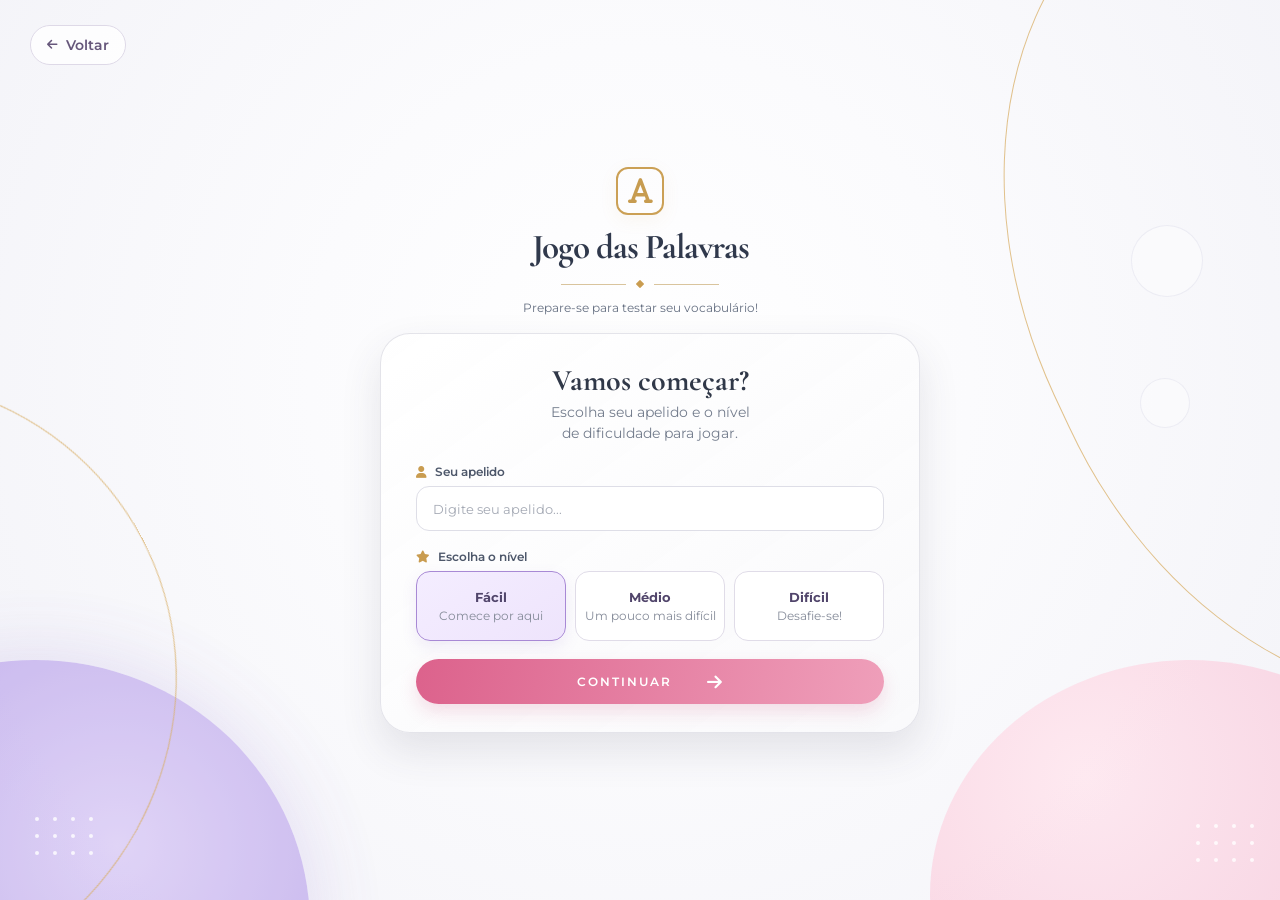
==== palavras.html @ deb65afa "Jogos" ====
<!DOCTYPE html>
<html lang="pt-br">
<head>
    <meta charset="UTF-8">
    <meta name="viewport" content="width=device-width, initial-scale=1.0">

    <title>Jogo das Palavras</title>

    <link rel="preconnect" href="https://fonts.googleapis.com">
    <link rel="preconnect" href="https://fonts.gstatic.com" crossorigin>
    <link href="https://fonts.googleapis.com/css2?family=Cormorant+Garamond:wght@600;700&family=Montserrat:wght@400;500;600;700&display=swap" rel="stylesheet">

    
    <link rel="stylesheet"
          href="https://cdnjs.cloudflare.com/ajax/libs/font-awesome/6.5.2/css/all.min.css">
    <link rel="stylesheet" href="assets/css/palavras.css">
</head>

<body>
    <div class="forma forma-esquerda"></div>
    <div class="forma forma-direita"></div>

    <div class="linha linha-esquerda"></div>
    <div class="linha linha-direita"></div>

    <div class="circulo circulo-1"></div>
    <div class="circulo circulo-2"></div>

    <div class="pontinhos pontinhos-esquerda">
        <span></span><span></span><span></span><span></span>
        <span></span><span></span><span></span><span></span>
        <span></span><span></span><span></span><span></span>
    </div>

    <div class="pontinhos pontinhos-direita">
        <span></span><span></span><span></span><span></span>
        <span></span><span></span><span></span><span></span>
        <span></span><span></span><span></span><span></span>
    </div>
    

    <main class="pagina">
        <a href="index.html" class="botao-voltar">
            <i class="fa-solid fa-arrow-left"></i>
            <span>Voltar</span>
        </a>

        <section class="conteudo">
            <div class="icone-palavras">
                <i class="fa-solid fa-font"></i>
            </div>

            <h1>Jogo das Palavras</h1>

            <div class="divisor">
                <span></span>
                <i class="fa-solid fa-diamond"></i>
                <span></span>
            </div>

            <p class="subtitulo">
                Prepare-se para testar seu vocabulário!
            </p>


            <div class="card">
                <h2>Vamos começar?</h2>

                <p class="descricao">
                    Escolha seu apelido e o nível<br>
                    de dificuldade para jogar.
                </p>


                <div class="campo">
                    <label for="nickname">
                        <i class="fa-solid fa-user"></i>
                        Seu apelido
                    </label>

                    <input
                        type="text"
                        id="nickname"
                        placeholder="Digite seu apelido..."
                        maxlength="20"
                        autocomplete="off"
                    >
                </div>


                <div class="campo">
                    <label>
                        <i class="fa-solid fa-star"></i>
                        Escolha o nível
                    </label>

                    <div class="niveis">
                        <button type="button" class="nivel selecionado" data-nivel="facil">
                            <span class="nivel-titulo">Fácil</span>
                            <span class="nivel-texto">Comece por aqui</span>
                        </button>

                        <button type="button" class="nivel" data-nivel="medio">
                            <span class="nivel-titulo">Médio</span>
                            <span class="nivel-texto">Um pouco mais difícil</span>
                        </button>

                        <button type="button" class="nivel" data-nivel="dificil">
                            <span class="nivel-titulo">Difícil</span>
                            <span class="nivel-texto">Desafie-se!</span>
                        </button>
                    </div>
                </div>

                <button id="continuar" class="botao">
                    <span>CONTINUAR</span>
                    <i class="fa-solid fa-arrow-right"></i>
                </button>

                <p id="mensagem" class="mensagem"></p>
            </div>
        </section>
    </main>

    <script src="assets/js/palavras.js"></script>

</body>
</html>
---- assets/css/palavras.css ----
* {
    margin: 0;
    padding: 0;
    box-sizing: border-box;
}

html,
body {
    width: 100%;
    min-height: 100%;
}

body {
    background:
        radial-gradient(
            circle at 50% 42%,
            #ffffff 0%,
            #fbfbfd 40%,
            #f3f3f8 100%
        );
    font-family: "Montserrat", sans-serif;
    overflow: hidden;
    position: relative;
    color: #2e3748;
}



.forma {
    position: fixed;
    z-index: -5;
    pointer-events: none;
}

.forma-esquerda {
    width: 550px;
    height: 530px;
    left: -240px;
    bottom: -290px;
    background:
        radial-gradient(
            circle at 65% 35%,
            #d8c8f5,
            #9d82df
        );
    border-radius: 50%;
    opacity: 0.75;
    box-shadow: 0 0 80px rgba(135, 103, 207, 0.25);
}

.forma-direita {
    width: 520px;
    height: 470px;
    right: -170px;
    bottom: -230px;
    background:
        radial-gradient(
            circle at 30% 25%,
            #ffe5ee,
            #f3b9cf
        );
    border-radius: 50%;
    opacity: 0.8;
}



.linha {
    position: fixed;
    z-index: -4;
    border: 1px solid #d8ae64;
    opacity: 0.75;
    pointer-events: none;
}

.linha-esquerda {
    width: 650px;
    height: 620px;
    left: -470px;
    bottom: -100px;
    border-radius: 50%;
    transform: rotate(-28deg);
}

.linha-direita {
    width: 670px;
    height: 880px;
    right: -420px;
    top: -170px;
    border-radius: 48%;
    transform: rotate(-25deg);
}



.circulo {
    position: fixed;
    border-radius: 50%;
    z-index: -3;
    background: rgba(255, 255, 255, 0.35);
    border: 1px solid rgba(230, 230, 240, 0.7);
}

.circulo-1 {
    width: 72px;
    height: 72px;
    right: 6%;
    top: 25%;
}

.circulo-2 {
    width: 50px;
    height: 50px;
    right: 7%;
    top: 42%;
}



.pontinhos {
    position: fixed;
    display: grid;
    grid-template-columns: repeat(4, 5px);
    gap: 13px;
    z-index: -2;
}

.pontinhos span {
    width: 4px;
    height: 4px;
    background: white;
    border-radius: 50%;
    opacity: 0.8;
}

.pontinhos-esquerda {
    left: 35px;
    bottom: 45px;
}

.pontinhos-direita {
    right: 25px;
    bottom: 38px;
}



.pagina {
    width: 100%;
    height: 100vh;
    padding: 30px 20px;
    display: flex;
    align-items: center;
    justify-content: center;
    position: relative;
}

.conteudo {
    width: 100%;
    max-width: 520px;
    text-align: center;
}



.botao-voltar {
    position: absolute;
    top: 25px;
    left: 30px;
    display: flex;
    align-items: center;
    gap: 8px;
    padding: 10px 16px;
    border: 1px solid #ded9e7;
    border-radius: 50px;
    background: rgba(255, 255, 255, 0.8);
    color: #66577b;
    text-decoration: none;
    font-size: 14px;
    font-weight: 600;
    transition: 0.25s ease;
}

.botao-voltar:hover {
    transform: translateX(-3px);
    background: white;
    border-color: #c9b4e6;
    box-shadow: 0 5px 15px rgba(80, 70, 100, 0.10);
}

.botao-voltar i {
    font-size: 12px;
}



.icone-palavras {
    width: 48px;
    height: 48px;
    margin: 0 auto 15px;
    display: flex;
    align-items: center;
    justify-content: center;
    border: 2px solid #cba055;
    border-radius: 12px;
    color: #c79c50;
    font-size: 28px;
    box-shadow: 0 5px 18px rgba(198, 155, 77, 0.08);
}



h1 {
    font-family: "Cormorant Garamond", serif;
    font-size: 35px;
    font-weight: 700;
    letter-spacing: -1px;
    color: #30394c;
    line-height: 1;
}



.divisor {
    margin: 15px auto 12px;
    display: flex;
    align-items: center;
    justify-content: center;
    gap: 10px;
}

.divisor span {
    width: 65px;
    height: 1px;

    background: #d9c49d;
}

.divisor i {
    color: #c99c50;

    font-size: 8px;
}



.subtitulo {
    font-size: 12px;

    color: #667082;

    margin-bottom: 18px;
}



.card {
    width: 540px;
    height: 400px;
    padding: 28px 35px 30px;
    background:
        linear-gradient(
            145deg,
            rgba(255, 255, 255, 0.97),
            rgba(249, 249, 251, 0.92)
        );
    border: 1px solid rgba(225, 225, 232, 0.9);
    border-radius: 30px;
    box-shadow: 0 18px 40px rgba(58, 61, 80, 0.12);
}



.card h2 {
    font-family: "Cormorant Garamond", serif;
    font-size: 30px;
    color: #303848;
    margin-bottom: 3px;
}

.descricao {
    font-size: 14px;
    line-height: 1.5;
    color: #747d8d;
    margin-bottom: 20px;
}



.campo {
    text-align: left;
    margin-bottom: 18px;
}

.campo label {
    display: block;
    font-size: 12px;
    font-weight: 600;
    color: #4d576a;
    margin-bottom: 7px;
}

.campo label i {
    color: #c99c50;

    margin-right: 5px;
}



#nickname {
    width: 100%;
    height: 45px;
    padding: 0 16px;
    border: 1px solid #dedee7;
    border-radius: 13px;
    outline: none;
    background: #ffffff;
    font-family: "Montserrat", sans-serif;
    font-size: 13px;
    color: #303848;
    transition:
        border-color 0.25s ease,
        box-shadow 0.25s ease;
}

#nickname::placeholder {
    color: #a4a9b4;
}

#nickname:focus {
    border-color: #c6a4e9;
    box-shadow: 0 0 0 3px rgba(198, 164, 233, 0.14);
}



.niveis {
    display: flex;
    gap: 9px;
}

.nivel {
    flex: 1;
    min-height: 70px;
    padding: 9px 5px;
    border: 1px solid #e0dce8;
    border-radius: 14px;
    background: white;
    cursor: pointer;
    font-family: "Montserrat", sans-serif;
    transition:
        transform 0.2s ease,
        border-color 0.2s ease,
        box-shadow 0.2s ease,
        background 0.2s ease;
}

.nivel:hover {
    transform: translateY(-2px);
    border-color: #c9b4e6;
}

.nivel.selecionado {
    border-color: #a889d5;
    background:
        linear-gradient(
            145deg,
            #f4edff,
            #eee4fc
        );
    box-shadow: 0 6px 15px rgba(139, 104, 195, 0.12);
}

.nivel-titulo {
    display: block;
    font-size: 13px;
    font-weight: 700;
    color: #51456b;
    margin-bottom: 4px;
}

.nivel-texto {
    display: block;
    font-size: 12px;
    line-height: 1.2;
    color: #858b99;
}



.botao {
    width: 100%;
    height: 45px;
    margin-top: 4px;
    border: none;
    border-radius: 50px;
    color: white;
    font-family: "Montserrat", sans-serif;
    font-size: 12px;
    font-weight: 600;
    letter-spacing: 2px;
    cursor: pointer;
    display: flex;
    align-items: center;
    justify-content: center;
    gap: 35px;
    background:
        linear-gradient(
            100deg,
            #dc628c,
            #ef9fba
        );
    box-shadow: 0 8px 18px rgba(211, 99, 140, 0.2);
    transition:
        transform 0.25s ease,
        box-shadow 0.25s ease,
        filter 0.25s ease;
}

.botao:hover {
    transform: scale(1.02);
    filter: brightness(1.05);
}

.botao:active {
    transform: scale(0.98);
}

.botao i {
    font-size: 17px;
    transition: transform 0.25s ease;
}

.botao:hover i {
    transform: translateX(5px);
}



.mensagem {
    min-height: 16px;
    margin-top: 8px;
    font-size: 11px;
    color: #d35d83;
}



@media (max-width: 550px) {
    .pagina {
        padding: 20px 15px;
    }
    h1 {
        font-size: 44px;
    }
    .card {
        padding: 25px 22px;
    }
    .niveis {
        gap: 6px;
    }
    .nivel-texto {
        font-size: 8px;
    }
}

@media (max-width: 400px) {
    h1 {
        font-size: 38px;
    }
    .subtitulo {
        font-size: 12px;
    }
    .niveis {
        flex-direction: column;
    }
    .nivel {
        min-height: 52px;
    }
}
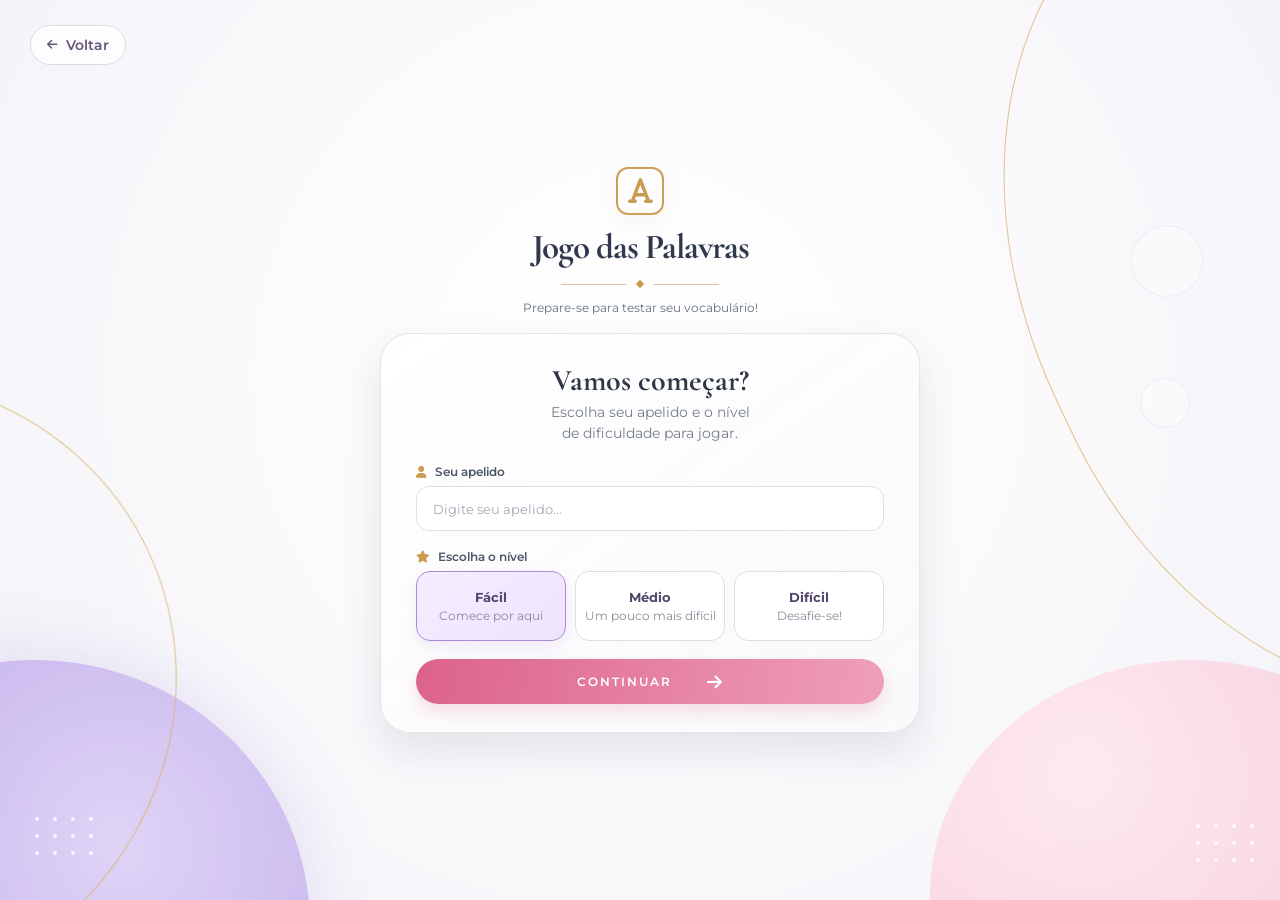
==== commit 3f6748ec: "Alterações no css do jogo" ====
--- a/palavras.html
+++ b/palavras.html
@@ -10,7 +10,6 @@
     <link rel="preconnect" href="https://fonts.gstatic.com" crossorigin>
     <link href="https://fonts.googleapis.com/css2?family=Cormorant+Garamond:wght@600;700&family=Montserrat:wght@400;500;600;700&display=swap" rel="stylesheet">
 
-    
     <link rel="stylesheet"
           href="https://cdnjs.cloudflare.com/ajax/libs/font-awesome/6.5.2/css/all.min.css">
     <link rel="stylesheet" href="assets/css/palavras.css">
--- a/assets/css/palavras.css
+++ b/assets/css/palavras.css
@@ -448,34 +448,191 @@
 
 
 @media (max-width: 550px) {
+    body {
+        overflow-x: hidden;
+        overflow-y: auto;
+    }
     .pagina {
-        padding: 20px 15px;
+        width: 100%;
+        min-height: 100vh;
+        height: auto;
+        padding: 18px 12px 30px;
+        align-items: flex-start;
+    }
+    .conteudo {
+        width: 100%;
+        max-width: 100%;
+    }
+    .botao-voltar {
+        position: relative;
+        top: auto;
+        left: auto;
+        align-self: flex-start;
+        margin-bottom: 18px;
+        padding: 8px 13px;
+        font-size: 12px;
+    }
+    .icone-palavras {
+        width: 48px;
+        height: 48px;
+        margin-bottom: 12px;
+        font-size: 25px;
     }
     h1 {
-        font-size: 44px;
+        font-size: 42px;
+        line-height: 0.95;
+    }
+    .divisor {
+        margin: 12px auto 10px;
+    }
+    .divisor span {
+        width: 55px;
+    }
+    .subtitulo {
+        font-size: 12px;
+        margin-bottom: 16px;
     }
     .card {
-        padding: 25px 22px;
+        width: 100%;
+        height: auto;
+        min-height: 0;
+        padding: 25px 20px 22px;
+        border-radius: 25px;
+    }
+    .card h2 {
+        font-size: 28px;
+        margin-bottom: 4px;
+    }
+    .descricao {
+        font-size: 12px;
+        line-height: 1.5;
+        margin-bottom: 18px;
+    }
+    .campo {
+        margin-bottom: 16px;
+    }
+    .campo label {
+        font-size: 11px;
+        margin-bottom: 6px;
+    }
+    #nickname {
+        height: 44px;
+        font-size: 12px;
+        padding: 0 14px;
     }
     .niveis {
+        display: flex;
         gap: 6px;
+    }
+    .nivel {
+        min-height: 72px;
+        padding: 8px 4px;
+        border-radius: 12px;
+    }
+    .nivel-titulo {
+        font-size: 12px;
+        margin-bottom: 4px;
+    }
+    .nivel-texto {
+        font-size: 9px;
+        line-height: 1.2;
+    }
+    .botao {
+        height: 45px;
+        margin-top: 2px;
+        gap: 28px;
+        font-size: 11px;
+    }
+    .botao i {
+        font-size: 16px;
+    }
+    .mensagem {
+        margin-top: 7px;
+        font-size: 10px;
+    }
+    .forma-esquerda {
+        width: 300px;
+        height: 300px;
+        left: -190px;
+        bottom: -150px;
+    }
+    .forma-direita {
+        width: 290px;
+        height: 290px;
+        right: -160px;
+        bottom: -150px;
+    }
+    .linha-esquerda {
+        width: 360px;
+        height: 450px;
+        left: -310px;
+        bottom: -130px;
+    }
+    .linha-direita {
+        width: 400px;
+        height: 550px;
+        right: -300px;
+        top: -180px;
+    }
+    .circulo-1 {
+        width: 50px;
+        height: 50px;
+        right: 3%;
+        top: 32%;
+    }
+    .circulo-2 {
+        width: 35px;
+        height: 35px;
+        right: 4%;
+        top: 48%;
+    }
+    .pontinhos-esquerda {
+        left: 12px;
+        bottom: 20px;
+    }
+    .pontinhos-direita {
+        right: 12px;
+        bottom: 20px;
+    }
+}
+
+@media (max-width: 400px) {
+    .pagina {
+        padding-left: 10px;
+        padding-right: 10px;
+    }
+    .botao-voltar {
+        margin-bottom: 14px;
+    }
+    h1 {
+        font-size: 37px;
+    }
+    .subtitulo {
+        font-size: 11px;
+    }
+    .card {
+        padding: 22px 16px 20px;
+    }
+    .card h2 {
+        font-size: 26px;
+    }
+    .descricao {
+        font-size: 11px;
+    }
+    .niveis {
+        gap: 5px;
+    }
+    .nivel {
+        min-height: 68px;
+        padding: 7px 3px;
+    }
+    .nivel-titulo {
+        font-size: 11px;
     }
     .nivel-texto {
         font-size: 8px;
     }
-}
-
-@media (max-width: 400px) {
-    h1 {
-        font-size: 38px;
-    }
-    .subtitulo {
-        font-size: 12px;
-    }
-    .niveis {
-        flex-direction: column;
-    }
-    .nivel {
-        min-height: 52px;
+    .botao {
+        gap: 22px;
     }
 }
